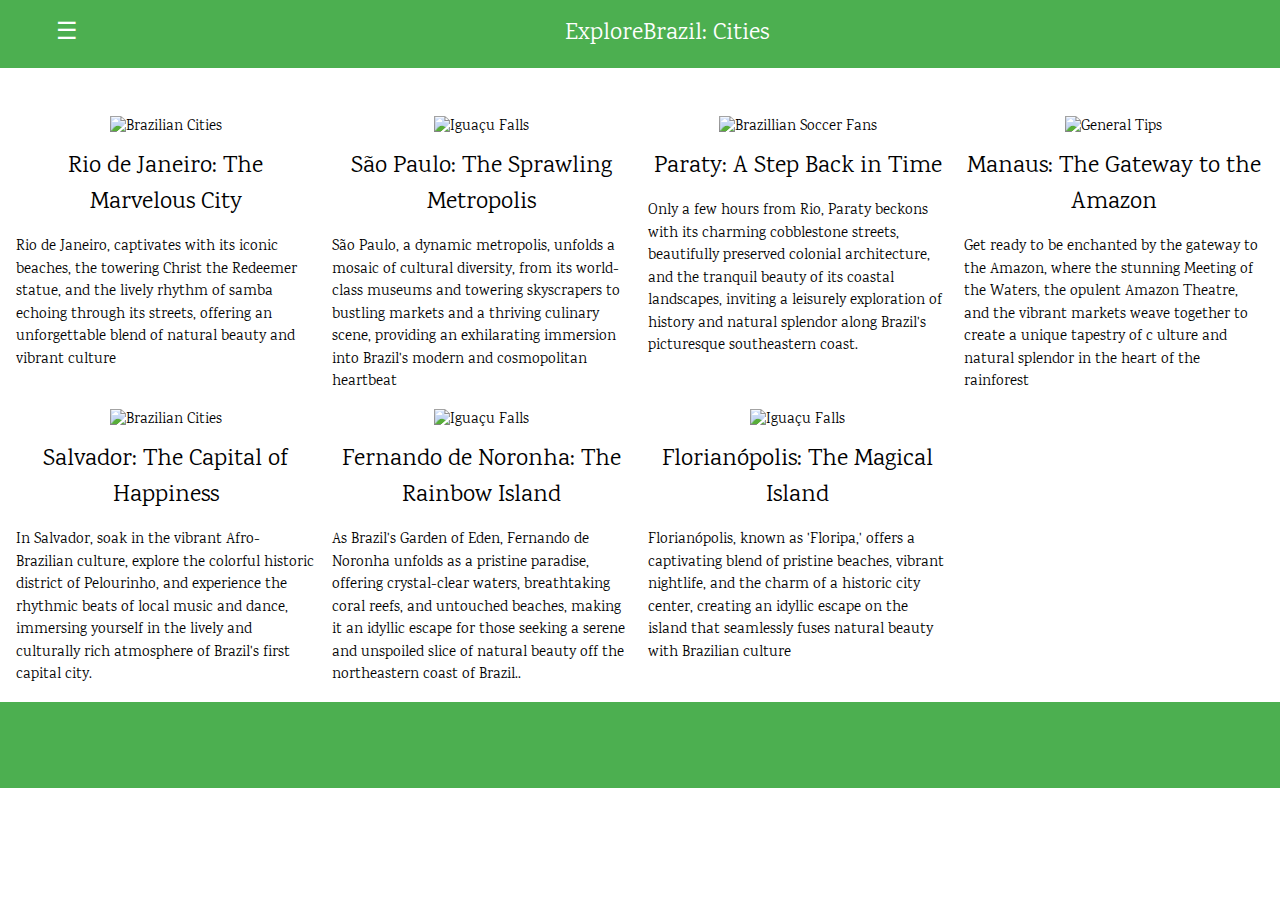
==== cities.html @ 850e320b "Add files via upload" ====
<!DOCTYPE html>
<html>
<title>Cities</title>
<meta charset="UTF-8">
<meta name="viewport" content="width=device-width, initial-scale=1">
<link rel="stylesheet" href="https://www.w3schools.com/w3css/4/w3.css">
<link rel="stylesheet" href="https://fonts.googleapis.com/css?family=Karma">
<link rel="stylesheet" href = "styles.css">
<body>

<!-- Sidebar (hidden by default) -->
<nav class="w3-sidebar w3-bar-block w3-card w3-top w3-xlarge w3-animate-left" style="display:none;z-index:2;width:40%;min-width:300px" id="mySidebar">
  <a href="javascript:void(0)" onclick="w3_close()"
  class="w3-bar-item w3-button">Close Menu</a>
  <a href="index.html" onclick="w3_close()" class="w3-bar-item w3-button">Home Page</a>
  <a href="nature.html" onclick="w3_close()" class="w3-bar-item w3-button">Natural Wonders</a>
  <a href="cultural.html" onclick="w3_close()" class="w3-bar-item w3-button">Cultural Activities</a>
  <a href="tips.html" onclick="w3_close()" class="w3-bar-item w3-button">General Tips</a>
</nav>

<!-- Top menu -->
<div class="w3-green w3-top">
  <div class="w3 w3-xlarge" style="max-width:1200px;margin:auto">
    <div class="w3-button w3-padding-16 w3-left" onclick="w3_open()">☰</div>
    <div class="w3-center w3-padding-16">ExploreBrazil: Cities</div>
  </div>
</div>
<!-- !PAGE CONTENT! -->
<div class="w3-main w3-content w3-padding" style="max-width:1200px;margin-top:100px"></div>

<!-- First Photo Grid-->
<div class="w3-row-padding w3-padding-10 w3-center" id="food">
  <div class="w3-quarter">
    <img src="images/cities/rio.jpeg" alt="Brazilian Cities" style="width:100%">
    <h3>Rio de Janeiro: The Marvelous City</h3>
    <p class="leftalign">Rio de Janeiro,
       captivates with its iconic beaches, the towering Christ the Redeemer
        statue, and the lively rhythm of samba echoing through its streets, 
        offering an unforgettable blend of natural beauty and vibrant culture</p>
  </div>
  <div class="w3-quarter">
    <img src="images/cities/paulo.jpg" alt="Iguaçu Falls" style="width:100%">
    <h3>São Paulo: The Sprawling Metropolis</h3>
    <p class="leftalign">São Paulo, a dynamic metropolis, 
      unfolds a mosaic of cultural diversity, from its world-class museums 
      and towering skyscrapers to bustling markets and a thriving culinary scene,
       providing an exhilarating immersion into Brazil's modern and 
       cosmopolitan heartbeat</p>
  </div>
  <div class="w3-quarter">
    <img src="images/cities/paraty.jpg" alt="Brazillian Soccer Fans" style="width:90%">
    <h3>Paraty: A Step Back in Time</h3>
    <p class="leftalign"> Only a few hours from Rio, Paraty beckons 
      with its charming cobblestone 
      streets, beautifully preserved colonial architecture, 
      and the tranquil beauty of its coastal landscapes,
       inviting a leisurely exploration of history and 
       natural splendor along Brazil's picturesque southeastern coast.</p>
  </div>
  <div class="w3-quarter">
    <img src="images/cities/manaus.jpg" alt="General Tips" style="width:100%">
    <h3>Manaus: The Gateway to the Amazon</h3>
    <p class="leftalign">Get ready to be enchanted by the gateway to the Amazon, 
      where the stunning Meeting of the Waters, the opulent Amazon Theatre, 
      and the vibrant markets weave together to create a unique tapestry of c
      ulture and natural splendor in the heart of the rainforest</p>
  </div>
</div>

<!-- First Photo Grid-->
<div class="w3-row-padding w3-padding-10 w3-center" id="food">
  <div class="w3-quarter">
    <img src="images/cities/salvador.jpg" alt="Brazilian Cities" style="width:100%">
    <h3> Salvador: The Capital of Happiness</h3>
    <p class="leftalign">In Salvador, soak in the vibrant 
      Afro-Brazilian culture, explore the colorful historic 
      district of Pelourinho, and experience the rhythmic beats
       of local music and dance, immersing yourself in the lively
        and culturally rich atmosphere of Brazil's first capital city. </p>
  </div>
  <div class="w3-quarter">
    <img src="images/cities/fernando.jpg" alt="Iguaçu Falls" style="width:100%">
    <h3>Fernando de Noronha: The Rainbow Island</h3>
    <p class="leftalign">As Brazil's Garden of Eden, 
      Fernando de Noronha unfolds as a pristine paradise, 
      offering crystal-clear waters, breathtaking coral reefs,
       and untouched beaches, making it an idyllic escape 
       for those seeking a serene and unspoiled slice of natural 
       beauty off the northeastern coast of Brazil..</p>
  </div>
  <div class="w3-quarter">
    <img src="images/cities/floripa.jpg" alt="Iguaçu Falls" style="width:100%">
    <h3>Florianópolis: The Magical Island</h3>
    <p class="leftalign">Florianópolis, known as 'Floripa,' offers a 
      captivating blend of pristine beaches, vibrant nightlife, 
      and the charm of a historic city center, creating an idyllic
      escape on the island that seamlessly fuses natural beauty with 
      Brazilian culture</p>
  </div>
</div>


<div class="w3-green w3-center w3-padding-32">
   <div class=" w3-green w3-bar">
   </div>
</div>

 <!-- <hr id="about">

 <footer class=" w3-row-padding w3-padding-32">
   <div class="w3-third">
     <h3>CONTACT INFO</h3>
     <p>If you would like more info about Brazillian food,
       please contact me at <a href='samdbennion@gmail.com'>samdbennion@gmail.com</a></p>
     <p>Author of Website: <a href = 'https://github.com/samdbennion/Creative-Project-1' >Sam Bennion </a></p>
   </div>

   <div class="w3-third">
     <h3>BLOG POSTS</h3>
     <ul class="w3-ul w3-hoverable">
       <li class="w3-padding-16">
         <img src="images/efias.webp" class="w3-left w3-margin-right" style="width:50px">
         <span class="w3-large">How to make Esfias</span><br>
         <span>A popular Brazillian street commodity </span>
       </li>
       <li class="w3-padding-16">
         <img src="images/brazillianFoods.webp" class="w3-left w3-margin-right" style="width:50px">
         <span class="w3-large">Top 10 Brazillian Foods</span><br>
         <span>The Best Food of Brazil</span>
       </li>
     </ul>
   </div>

   <div class="w3-third w3-serif">
     <h3>POPULAR TAGS</h3>
     <p>
       <span class="w3-tag w3-black w3-margin-bottom">Brazil Destinations</span>
       <span class="w3-tag w3-dark-grey w3-small w3-margin-bottom">São Paulo</span>
       <span class="w3-tag w3-dark-grey w3-small w3-margin-bottom">Curitiba</span>
       <span class="w3-tag w3-dark-grey w3-small w3-margin-bottom">Rio de Janeiro</span>
       <span class="w3-tag w3-dark-grey w3-small w3-margin-bottom">Manaus</span>
       <span class="w3-tag w3-dark-grey w3-small w3-margin-bottom">Salvador</span>
       <span class="w3-tag w3-dark-grey w3-small w3-margin-bottom">Foz do Iguaçu</span>
       <span class="w3-tag w3-dark-grey w3-small w3-margin-bottom">Brazillian Flavors</span>
       <span class="w3-tag w3-dark-grey w3-small w3-margin-bottom">Cuisine</span>
       <span class="w3-tag w3-dark-grey w3-small w3-margin-bottom">Chicken</span>
       <span class="w3-tag w3-dark-grey w3-small w3-margin-bottom">Esfias</span>
       <span class="w3-tag w3-dark-grey w3-small w3-margin-bottom">Fried</span>
       <span class="w3-tag w3-dark-grey w3-small w3-margin-bottom">Fish</span>
     </p>
   </div>
 </footer> -->


</div>

<script>


function w3_open() {
  document.getElementById("mySidebar").style.display = "block";
}

function w3_close() {
  document.getElementById("mySidebar").style.display = "none";
}
</script>

</body>
</html>
---- styles.css ----
body,h1,h2,h3,h4,h5,h6 {
  font-family: "Karma", sans-serif
}

h1{
  text-align: center;
}

.w3-bar-block .w3-bar-item {
  padding:20px
}

.leftalign{
  text-align: left;
}
.underline{
  text-decoration: underline;
}
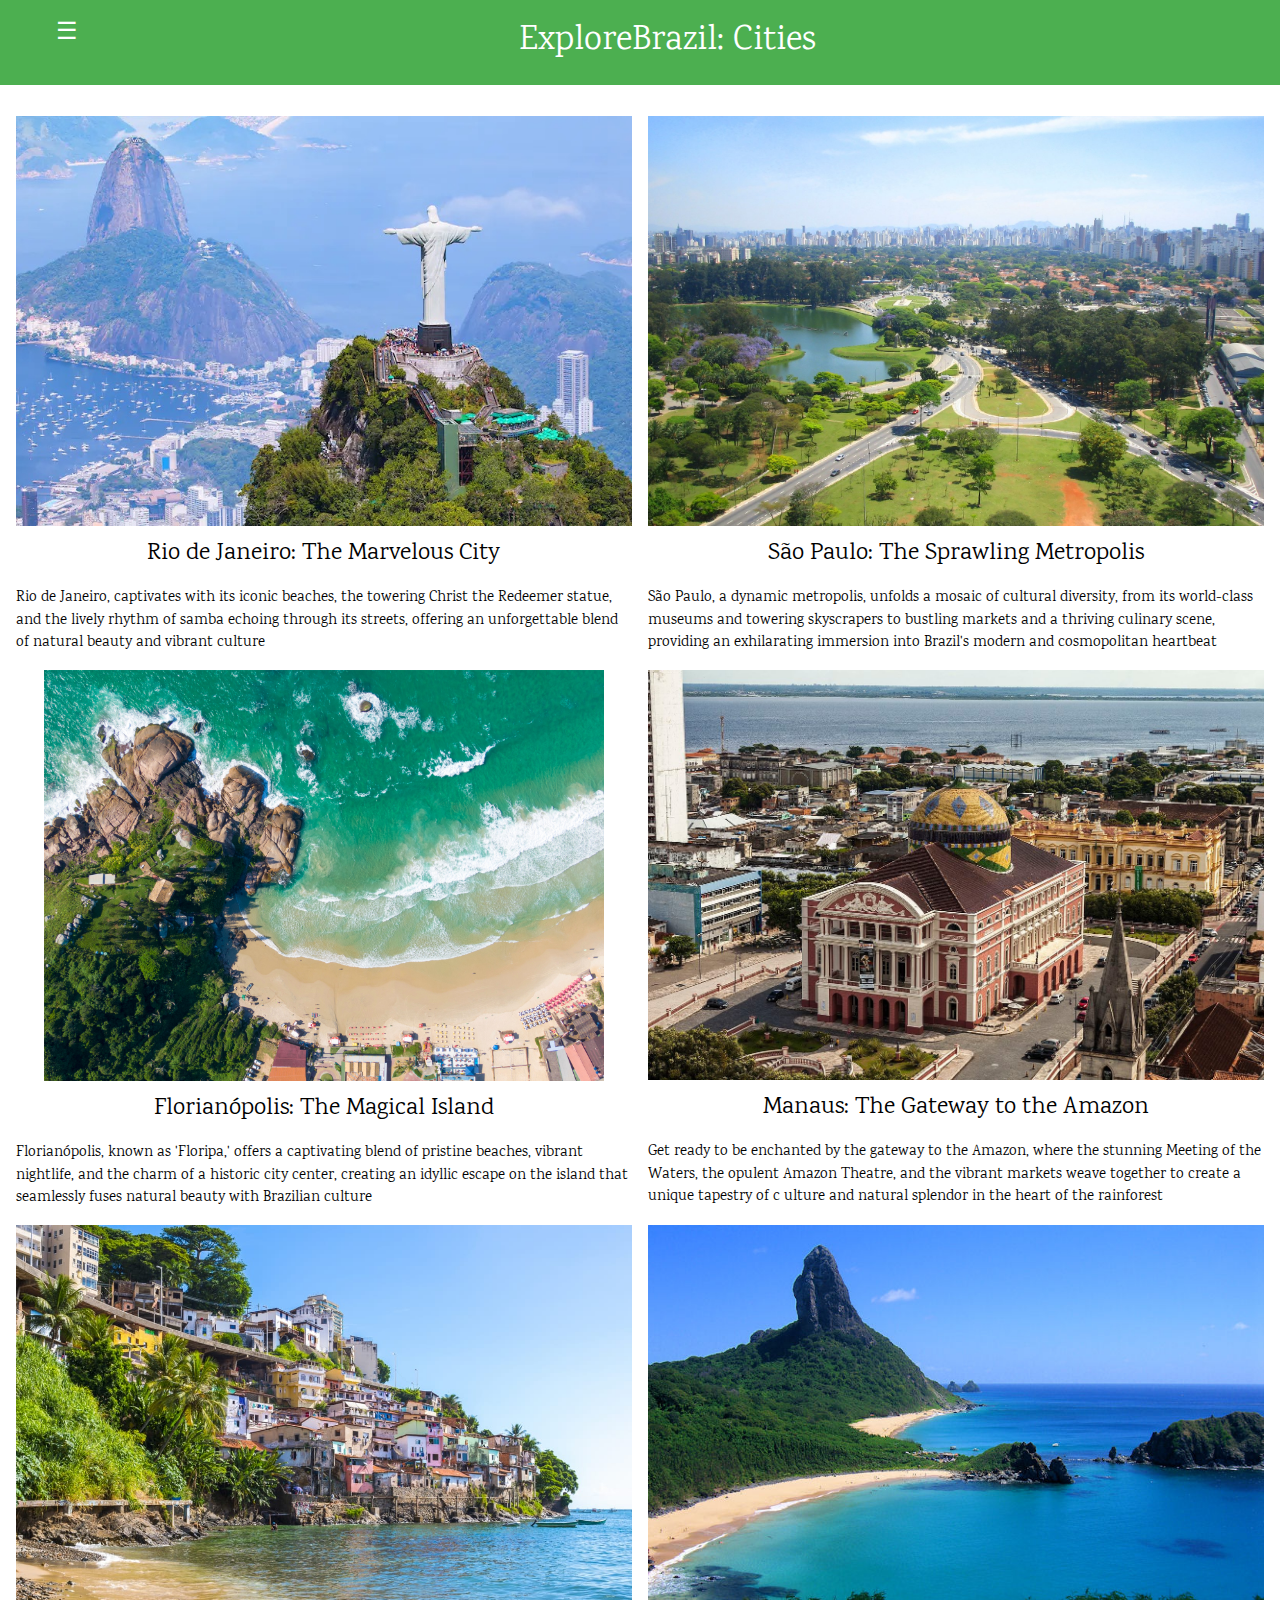
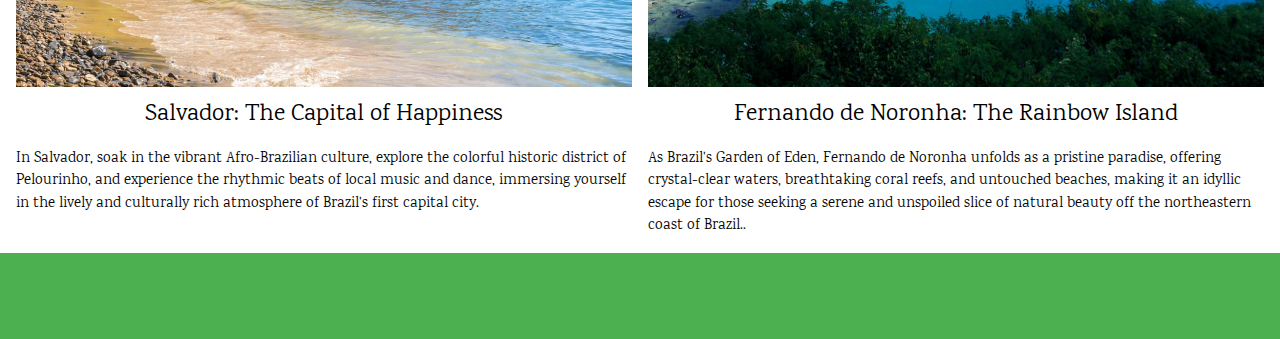
==== commit ecc42753: "Update cities.html" ====
--- a/cities.html
+++ b/cities.html
@@ -22,7 +22,7 @@
 <div class="w3-green w3-top">
   <div class="w3 w3-xlarge" style="max-width:1200px;margin:auto">
     <div class="w3-button w3-padding-16 w3-left" onclick="w3_open()">☰</div>
-    <div class="w3-center w3-padding-16">ExploreBrazil: Cities</div>
+    <div class="w3-center w3-padding-16" style="font-size: 35px;">ExploreBrazil: Cities</div>
   </div>
 </div>
 <!-- !PAGE CONTENT! -->
@@ -30,7 +30,7 @@
 
 <!-- First Photo Grid-->
 <div class="w3-row-padding w3-padding-10 w3-center" id="food">
-  <div class="w3-quarter">
+  <div class="w3-half">
     <img src="images/cities/rio.jpeg" alt="Brazilian Cities" style="width:100%">
     <h3>Rio de Janeiro: The Marvelous City</h3>
     <p class="leftalign">Rio de Janeiro,
@@ -38,7 +38,7 @@
         statue, and the lively rhythm of samba echoing through its streets, 
         offering an unforgettable blend of natural beauty and vibrant culture</p>
   </div>
-  <div class="w3-quarter">
+  <div class="w3-half">
     <img src="images/cities/paulo.jpg" alt="Iguaçu Falls" style="width:100%">
     <h3>São Paulo: The Sprawling Metropolis</h3>
     <p class="leftalign">São Paulo, a dynamic metropolis, 
@@ -47,17 +47,29 @@
        providing an exhilarating immersion into Brazil's modern and 
        cosmopolitan heartbeat</p>
   </div>
-  <div class="w3-quarter">
-    <img src="images/cities/paraty.jpg" alt="Brazillian Soccer Fans" style="width:90%">
+</div>
+
+<div class="w3-row-padding w3-padding-10 w3-center" id="food">
+  <div class="w3-half">
+    <img src="images/cities/floripa.jpg" alt="Iguaçu Falls" style="width:91%;">
+    <h3>Florianópolis: The Magical Island</h3>
+    <p class="leftalign">Florianópolis, known as 'Floripa,' offers a 
+      captivating blend of pristine beaches, vibrant nightlife, 
+      and the charm of a historic city center, creating an idyllic
+      escape on the island that seamlessly fuses natural beauty with 
+      Brazilian culture</p>
+  </div>
+  <!-- <div class="w3-half">
+    <img src="images/cities/paraty.jpg" alt="Brazillian Soccer Fans" style="width:91%">
     <h3>Paraty: A Step Back in Time</h3>
     <p class="leftalign"> Only a few hours from Rio, Paraty beckons 
       with its charming cobblestone 
       streets, beautifully preserved colonial architecture, 
       and the tranquil beauty of its coastal landscapes,
-       inviting a leisurely exploration of history and 
-       natural splendor along Brazil's picturesque southeastern coast.</p>
-  </div>
-  <div class="w3-quarter">
+      inviting a leisurely exploration of history and 
+      natural splendor along Brazil's picturesque southeastern coast.</p>
+  </div> -->
+  <div class="w3-half">
     <img src="images/cities/manaus.jpg" alt="General Tips" style="width:100%">
     <h3>Manaus: The Gateway to the Amazon</h3>
     <p class="leftalign">Get ready to be enchanted by the gateway to the Amazon, 
@@ -69,7 +81,7 @@
 
 <!-- First Photo Grid-->
 <div class="w3-row-padding w3-padding-10 w3-center" id="food">
-  <div class="w3-quarter">
+  <div class="w3-half">
     <img src="images/cities/salvador.jpg" alt="Brazilian Cities" style="width:100%">
     <h3> Salvador: The Capital of Happiness</h3>
     <p class="leftalign">In Salvador, soak in the vibrant 
@@ -78,7 +90,7 @@
        of local music and dance, immersing yourself in the lively
         and culturally rich atmosphere of Brazil's first capital city. </p>
   </div>
-  <div class="w3-quarter">
+  <div class="w3-half">
     <img src="images/cities/fernando.jpg" alt="Iguaçu Falls" style="width:100%">
     <h3>Fernando de Noronha: The Rainbow Island</h3>
     <p class="leftalign">As Brazil's Garden of Eden, 
@@ -88,7 +100,11 @@
        for those seeking a serene and unspoiled slice of natural 
        beauty off the northeastern coast of Brazil..</p>
   </div>
-  <div class="w3-quarter">
+</div>
+
+
+<!-- <div class="w3-row-padding w3-padding-10 w3-center" id="food">
+  <div class="w3-half">
     <img src="images/cities/floripa.jpg" alt="Iguaçu Falls" style="width:100%">
     <h3>Florianópolis: The Magical Island</h3>
     <p class="leftalign">Florianópolis, known as 'Floripa,' offers a 
@@ -97,7 +113,7 @@
       escape on the island that seamlessly fuses natural beauty with 
       Brazilian culture</p>
   </div>
-</div>
+</div> -->
 
 
 <div class="w3-green w3-center w3-padding-32">
